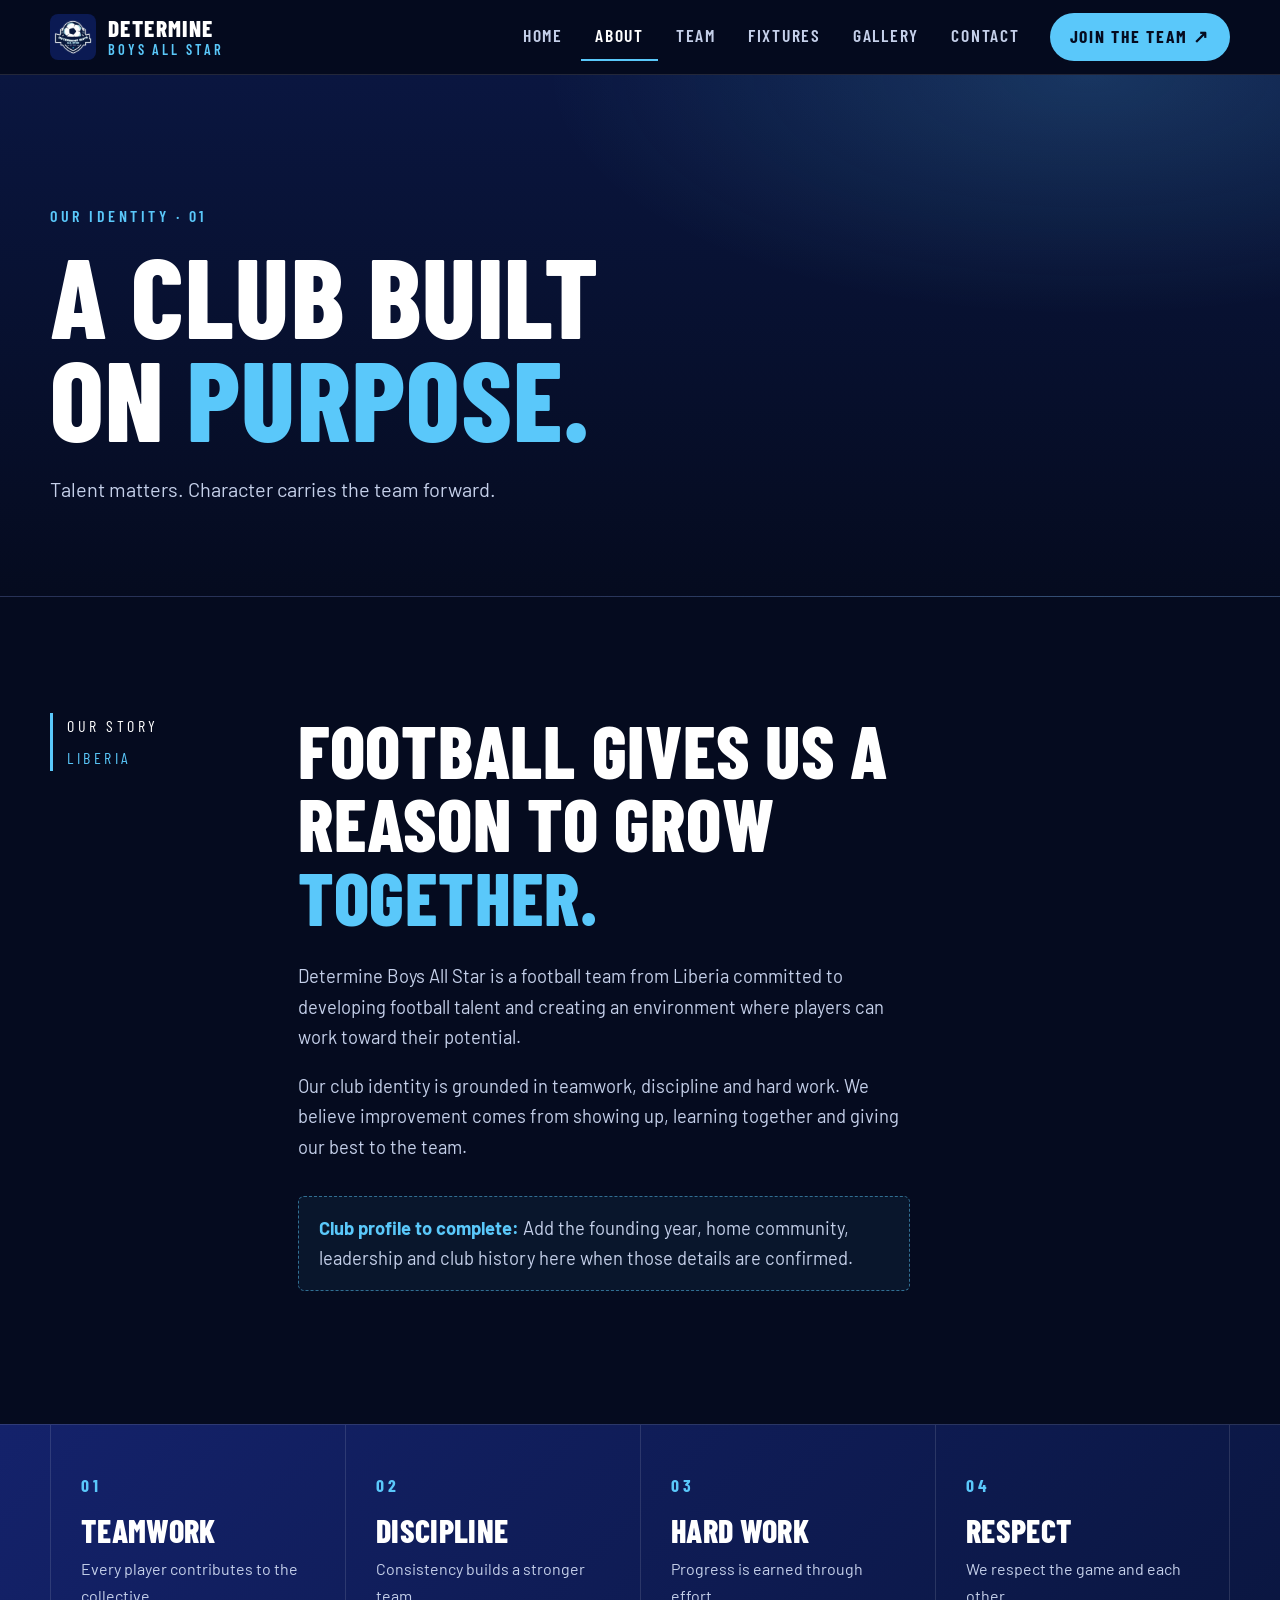
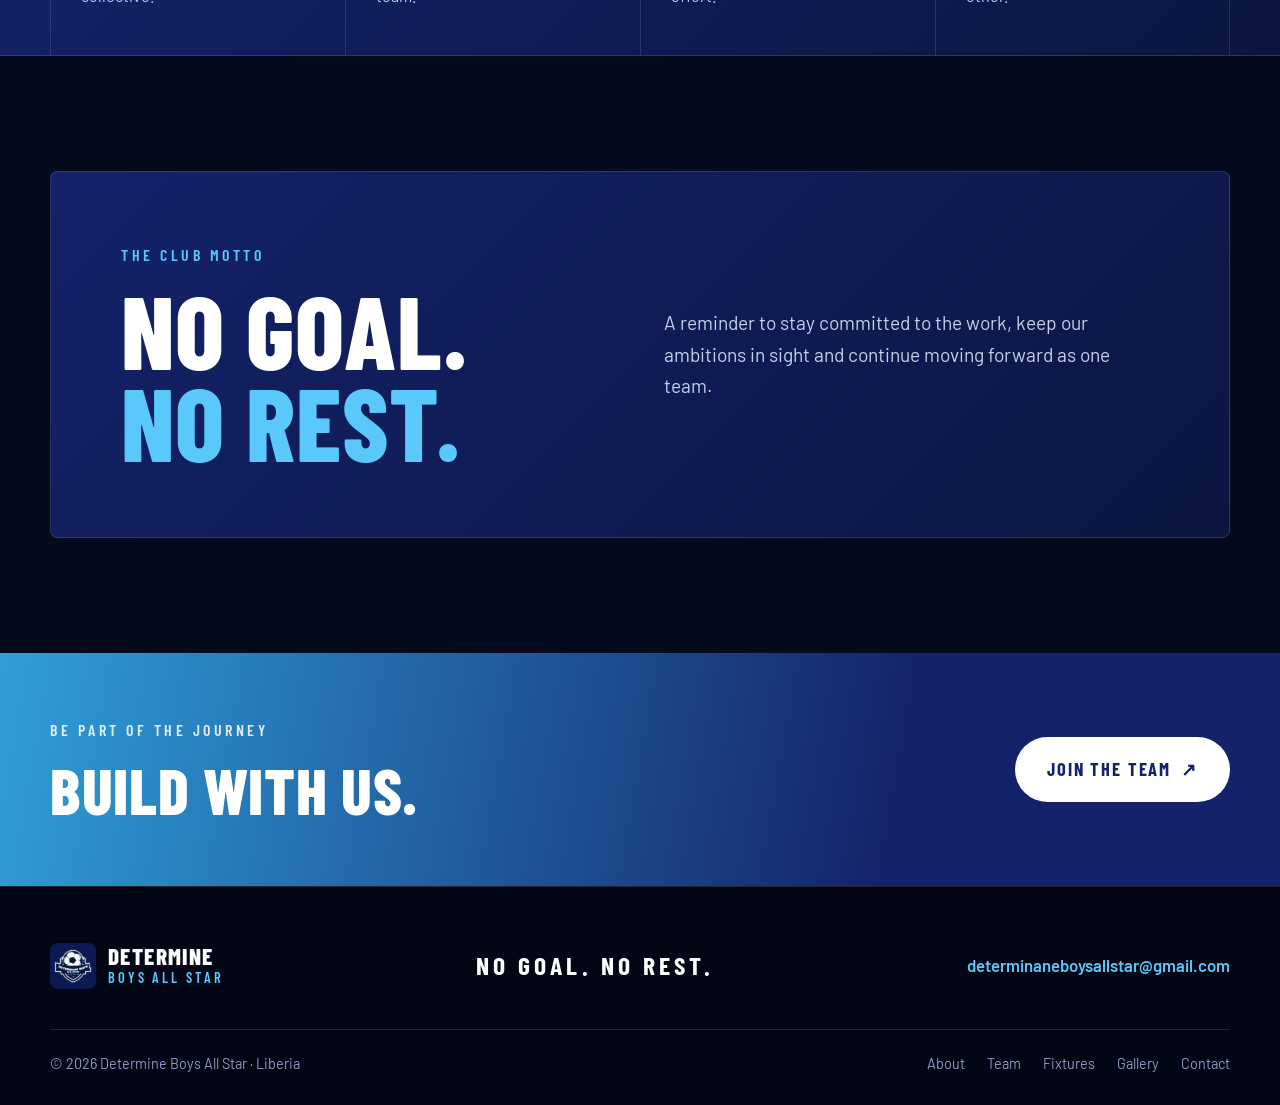
==== about.html @ 4368ad3e "upload Determine Boys website" ====
<!doctype html>
<html lang="en"><head><meta charset="utf-8"><meta name="viewport" content="width=device-width, initial-scale=1"><meta name="theme-color" content="#050b1f"><meta name="description" content="Learn about Determine Boys All Star, a Liberian football team built on teamwork, discipline and hard work."><meta property="og:title" content="About | Determine Boys All Star"><meta property="og:description" content="Our values, purpose and club identity."><title>About | Determine Boys All Star</title><link rel="icon" href="assets/logo.png" type="image/png"><link rel="stylesheet" href="css/styles.css"><link rel="stylesheet" href="css/gallery.css"><script src="js/script.js" defer></script><script src="js/gallery.js" defer></script></head><body><a class="skip-link" href="#main">Skip to content</a><header class="site-header"><div class="container nav-wrap"><a class="brand" href="index.html"><img src="assets/logo.png" alt="" width="46" height="46"><span><strong>DETERMINE</strong><small>BOYS ALL STAR</small></span></a><button class="menu-toggle" type="button" aria-expanded="false" aria-controls="primary-nav"><span></span><span></span><span></span><span class="sr-only">Open navigation</span></button><nav id="primary-nav" class="primary-nav" aria-label="Main navigation"><a href="index.html">Home</a><a class="active" href="about.html">About</a><a href="team.html">Team</a><a href="fixtures.html">Fixtures</a><a href="gallery.html">Gallery</a><a href="contact.html">Contact</a><a class="nav-cta" href="join.html">Join the Team <span>↗</span></a></nav></div></header><main id="main"><section class="page-hero"><div class="container page-hero-inner"><p class="eyebrow green-text">OUR IDENTITY · 01</p><h1>A club built<br>on <span>purpose.</span></h1><p>Talent matters. Character carries the team forward.</p></div></section><section class="section-pad"><div class="container about-layout"><div class="section-label"><span>OUR STORY</span><span>LIBERIA</span></div><div class="prose"><h2>Football gives us a reason to grow <span>together.</span></h2><p>Determine Boys All Star is a football team from Liberia committed to developing football talent and creating an environment where players can work toward their potential.</p><p>Our club identity is grounded in teamwork, discipline and hard work. We believe improvement comes from showing up, learning together and giving our best to the team.</p><p class="editable-note"><strong>Club profile to complete:</strong> Add the founding year, home community, leadership and club history here when those details are confirmed.</p></div></div></section><section class="values-band"><div class="container value-grid"><div><span class="value-number">01</span><h3>TEAMWORK</h3><p>Every player contributes to the collective.</p></div><div><span class="value-number">02</span><h3>DISCIPLINE</h3><p>Consistency builds a stronger team.</p></div><div><span class="value-number">03</span><h3>HARD WORK</h3><p>Progress is earned through effort.</p></div><div><span class="value-number">04</span><h3>RESPECT</h3><p>We respect the game and each other.</p></div></div></section><section class="section-pad"><div class="container motto-panel"><div><p class="eyebrow green-text">THE CLUB MOTTO</p><h2>NO GOAL.<br><span>NO REST.</span></h2></div><p>A reminder to stay committed to the work, keep our ambitions in sight and continue moving forward as one team.</p></div></section><section class="cta-strip"><div class="container cta-inner"><div><p class="eyebrow">BE PART OF THE JOURNEY</p><h2>Build with us.</h2></div><a class="button button-light" href="join.html">JOIN THE TEAM <span>↗</span></a></div></section></main><footer class="site-footer"><div class="container footer-top"><a class="brand" href="index.html"><img src="assets/logo.png" alt="" width="46" height="46"><span><strong>DETERMINE</strong><small>BOYS ALL STAR</small></span></a><p>NO GOAL. NO REST.</p><a class="footer-email" href="mailto:determinaneboysallstar@gmail.com">determinaneboysallstar@gmail.com</a></div><div class="container footer-bottom"><span>© <span data-year>2026</span> Determine Boys All Star · Liberia</span><nav aria-label="Footer navigation"><a href="about.html">About</a><a href="team.html">Team</a><a href="fixtures.html">Fixtures</a><a href="gallery.html">Gallery</a><a href="contact.html">Contact</a></nav></div></footer></body></html>
---- css/styles.css ----
/* Determine Boys All Star — main stylesheet
   Palette is taken from the club crest: deep navy, royal blue, sky blue. */
@import url('https://fonts.googleapis.com/css2?family=Barlow+Condensed:wght@600;700;800&family=Barlow:wght@400;500;600&display=swap');

:root{
  --ink:#050b1f; --navy:#0a1640; --royal:#14226b; --sky:#5ac8fa; --sky-deep:#2f9fd8;
  --white:#fff; --mist:#c5d0ea; --muted:#8c9bc4; --line:rgba(255,255,255,.12);
  --display:'Barlow Condensed','Arial Narrow',Impact,sans-serif;
  --body:'Barlow',system-ui,-apple-system,'Segoe UI',Roboto,Arial,sans-serif;
  --maxw:1180px;
}
*,*::before,*::after{box-sizing:border-box}
html{scroll-behavior:smooth;-webkit-text-size-adjust:100%}
body{margin:0;background:var(--ink);color:var(--mist);font-family:var(--body);font-size:1.05rem;line-height:1.65}
img{max-width:100%;display:block}
a{color:inherit;text-decoration:none}
h1,h2,h3{font-family:var(--display);color:var(--white);line-height:1;margin:0;text-transform:uppercase;letter-spacing:.01em}
p{margin:0 0 1em}
:focus-visible{outline:3px solid var(--sky);outline-offset:3px}
.container{width:min(100% - 40px,var(--maxw));margin-inline:auto}
.sr-only{position:absolute;width:1px;height:1px;overflow:hidden;clip:rect(0 0 0 0);white-space:nowrap}
.skip-link{position:absolute;left:12px;top:-60px;background:var(--sky);color:var(--ink);padding:10px 16px;font-weight:600;z-index:200}
.skip-link:focus{top:12px}
.muted{color:var(--muted)}

/* ---------- Header ---------- */
.site-header{position:sticky;top:0;z-index:100;background:rgba(5,11,31,.9);backdrop-filter:blur(12px);border-bottom:1px solid var(--line);transition:box-shadow .3s}
.site-header.scrolled{box-shadow:0 8px 30px rgba(0,0,0,.45)}
.nav-wrap{display:flex;align-items:center;justify-content:space-between;min-height:74px;gap:16px}
.brand{display:flex;align-items:center;gap:12px}
.brand img{border-radius:8px;flex:none}
.brand span{display:flex;flex-direction:column;line-height:1}
.brand strong{font-family:var(--display);font-size:1.45rem;letter-spacing:.06em;color:var(--white);font-weight:800}
.brand small{font-family:var(--display);font-size:.9rem;letter-spacing:.2em;color:var(--sky);margin-top:3px;font-weight:600}
.menu-toggle{display:none;width:46px;height:46px;border:1px solid var(--line);background:transparent;border-radius:10px;cursor:pointer;padding:0;flex-direction:column;align-items:center;justify-content:center;gap:5px}
.menu-toggle span:not(.sr-only){display:block;width:22px;height:2px;background:var(--white);transition:transform .25s,opacity .25s}
.menu-toggle[aria-expanded="true"] span:nth-child(1){transform:translateY(7px) rotate(45deg)}
.menu-toggle[aria-expanded="true"] span:nth-child(2){opacity:0}
.menu-toggle[aria-expanded="true"] span:nth-child(3){transform:translateY(-7px) rotate(-45deg)}
.primary-nav{display:flex;align-items:center;gap:4px}
.primary-nav a{font-family:var(--display);font-weight:600;font-size:1.1rem;letter-spacing:.1em;text-transform:uppercase;color:var(--mist);padding:8px 14px;border-bottom:2px solid transparent;transition:color .2s,border-color .2s}
.primary-nav a:hover{color:var(--white)}
.primary-nav a.active{color:var(--white);border-bottom-color:var(--sky)}
.primary-nav .nav-cta{background:var(--sky);color:var(--ink);border-radius:999px;padding:9px 20px;margin-left:12px;border-bottom:0;font-weight:700}
.primary-nav .nav-cta:hover{background:var(--white);color:var(--ink)}
@media (max-width:960px){
  .menu-toggle{display:flex}
  .primary-nav{position:absolute;top:100%;left:0;right:0;flex-direction:column;align-items:stretch;gap:0;background:var(--ink);border-bottom:1px solid var(--line);padding:8px 20px 22px;display:none}
  .primary-nav.open{display:flex}
  .primary-nav a{padding:15px 4px;border-bottom:1px solid var(--line);font-size:1.3rem}
  .primary-nav a.active{border-bottom-color:var(--sky)}
  .primary-nav .nav-cta{margin:16px 0 0;text-align:center;border-radius:12px;padding:14px}
}

/* ---------- Buttons & links ---------- */
.button{display:inline-flex;align-items:center;gap:10px;font-family:var(--display);font-weight:700;font-size:1.15rem;letter-spacing:.1em;text-transform:uppercase;padding:15px 30px;border-radius:999px;border:2px solid transparent;cursor:pointer;transition:background .2s,color .2s,border-color .2s,transform .2s}
.button:hover{transform:translateY(-2px)}
.button-primary{background:var(--sky);color:var(--ink)}
.button-primary:hover{background:var(--white)}
.button-outline{border-color:rgba(255,255,255,.55);color:var(--white)}
.button-outline:hover{background:var(--white);color:var(--ink);border-color:var(--white)}
.button-quiet{color:var(--mist);padding-inline:14px}
.button-quiet:hover{color:var(--white)}
.button-light{background:var(--white);color:var(--royal)}
.button-light:hover{background:var(--ink);color:var(--white)}
.text-link{font-family:var(--display);font-weight:700;letter-spacing:.12em;text-transform:uppercase;color:var(--sky);font-size:1.05rem;border-bottom:2px solid transparent;transition:border-color .2s,color .2s}
.text-link:hover{color:var(--white);border-bottom-color:var(--white)}
.eyebrow{font-family:var(--display);font-weight:600;letter-spacing:.22em;font-size:1rem;color:var(--white);margin-bottom:14px;display:flex;align-items:center;gap:12px;text-transform:uppercase}
.eyebrow.green-text,.green-text{color:var(--sky)}
.eyebrow-mark{width:34px;height:2px;background:var(--sky);display:inline-block}
h1 span,h2 span{color:var(--sky)}

/* ---------- Hero ---------- */
.hero{position:relative;min-height:calc(100vh - 74px);min-height:calc(100svh - 74px);display:flex;align-items:center;background:var(--navy) url('../assets/gallery/matchday-team.jpg') center 30%/cover no-repeat;overflow:hidden}
.hero-shade{position:absolute;inset:0;background:linear-gradient(90deg,rgba(5,11,31,.96) 0%,rgba(5,11,31,.78) 45%,rgba(5,11,31,.35) 100%),linear-gradient(0deg,rgba(5,11,31,.9),transparent 40%)}
.hero-content{position:relative;padding:80px 0 120px;animation:rise .9s ease both}
.hero h1{font-size:clamp(2.8rem,10.5vw,9.5rem);font-weight:800;line-height:.88;letter-spacing:.005em}
.hero h1 span{display:block;color:transparent;-webkit-text-stroke:2px var(--sky)}
.hero-motto{font-family:var(--display);font-weight:700;font-size:clamp(1.6rem,3.2vw,2.4rem);letter-spacing:.14em;color:var(--white);margin:30px 0 8px}
.hero-copy{font-size:1.2rem;max-width:34ch;color:var(--mist)}
.button-row{display:flex;flex-wrap:wrap;gap:14px;align-items:center;margin-top:34px}
.hero-side{position:absolute;right:26px;top:50%;transform:translateY(-50%) rotate(90deg);transform-origin:right center;font-family:var(--display);letter-spacing:.3em;color:var(--mist);font-size:1rem;white-space:nowrap}
.hero-side span{color:var(--sky)}
.hero-bottom{position:absolute;left:0;right:0;bottom:0;display:flex;justify-content:space-between;padding:20px max(20px,calc((100% - var(--maxw))/2));border-top:1px solid var(--line);font-family:var(--display);letter-spacing:.22em;color:var(--mist);font-size:1rem;background:rgba(5,11,31,.55)}
@media (max-width:760px){.hero-side{display:none}.hero-shade{background:linear-gradient(0deg,rgba(5,11,31,.97) 15%,rgba(5,11,31,.6))}.hero-content{padding:60px 0 110px}}
@keyframes rise{from{opacity:0;transform:translateY(24px)}to{opacity:1;transform:none}}

/* ---------- Sections ---------- */
.section-pad{padding:clamp(64px,9vw,120px) 0}
.section-heading{display:flex;align-items:flex-end;justify-content:space-between;gap:20px;flex-wrap:wrap;margin-bottom:44px}
.section-heading h2,.intro-main h2,.prose h2,.form-aside h2,.motto-panel h2{font-size:clamp(2.6rem,6vw,4.6rem);font-weight:800}
.section-label{display:flex;flex-direction:column;gap:6px;font-family:var(--display);letter-spacing:.22em;color:var(--sky);font-size:1rem;border-left:3px solid var(--sky);padding-left:14px;align-self:start}
.section-label span:first-child{color:var(--white)}

.intro-grid{display:grid;grid-template-columns:200px 1fr 300px;gap:48px;align-items:center}
.lead{font-size:1.3rem;line-height:1.6;color:var(--mist);max-width:56ch;margin:26px 0 30px}
.intro-seal{display:flex;justify-content:center}
.intro-seal img{width:100%;max-width:280px;border-radius:50%;border:3px solid var(--line);box-shadow:0 0 0 12px rgba(90,200,250,.08),0 30px 60px rgba(0,0,0,.5)}
@media (max-width:980px){.intro-grid{grid-template-columns:1fr;gap:28px}.intro-seal{justify-content:flex-start}.intro-seal img{max-width:200px}}

.values-band{background:linear-gradient(135deg,var(--royal),var(--navy));border-block:1px solid var(--line)}
.value-grid{display:grid;grid-template-columns:repeat(4,1fr)}
.value-grid>div{padding:46px 30px;border-left:1px solid var(--line)}
.value-grid>div:last-child{border-right:1px solid var(--line)}
.value-number{font-family:var(--display);font-size:1.1rem;letter-spacing:.2em;color:var(--sky);font-weight:700;display:block;margin-bottom:14px}
.value-grid h3{font-size:2rem;margin-bottom:10px;font-weight:800}
.value-grid p{margin:0;color:var(--mist);font-size:1rem}
@media (max-width:900px){.value-grid{grid-template-columns:1fr 1fr}.value-grid>div{border-bottom:1px solid var(--line)}.value-grid>div:nth-child(2n){border-right:1px solid var(--line)}}
@media (max-width:520px){.value-grid{grid-template-columns:1fr}.value-grid>div{border-right:1px solid var(--line)}}

/* Cards */
.cards-grid{display:grid;grid-template-columns:repeat(3,1fr);gap:26px}
.feature-card{background:var(--navy);border:1px solid var(--line);border-radius:6px;overflow:hidden;display:flex;flex-direction:column;transition:transform .3s,border-color .3s}
.feature-card:hover{transform:translateY(-6px);border-color:rgba(90,200,250,.5)}
.card-image{position:relative;aspect-ratio:16/10;background:var(--royal) center/cover no-repeat}
.card-image::after{content:"";position:absolute;inset:0;background:linear-gradient(0deg,rgba(5,11,31,.7),transparent 60%)}
.image-training{background-image:url('../assets/gallery/training-sand.jpg')}
.image-match{background-image:url('../assets/gallery/matchday-team.jpg')}
.image-team{background-image:url('../assets/gallery/teammates.jpg')}
.card-tag{position:absolute;left:16px;top:16px;z-index:1;background:var(--sky);color:var(--ink);font-family:var(--display);font-weight:700;letter-spacing:.14em;font-size:.9rem;padding:5px 12px;border-radius:999px}
.card-body{padding:26px 26px 30px;display:flex;flex-direction:column;flex:1}
.card-meta{font-family:var(--display);letter-spacing:.16em;color:var(--sky);font-size:.95rem;margin-bottom:10px}
.card-body h3{font-size:1.9rem;font-weight:800;margin-bottom:14px}
.card-body p{color:var(--mist);font-size:1rem}
.card-body .text-link{margin-top:auto;align-self:flex-start}
@media (max-width:980px){.cards-grid{grid-template-columns:1fr}}

/* CTA strip */
.cta-strip{background:linear-gradient(100deg,var(--sky-deep),var(--royal) 70%);padding:64px 0}
.cta-inner{display:flex;align-items:center;justify-content:space-between;gap:28px;flex-wrap:wrap}
.cta-strip .eyebrow{color:var(--white);opacity:.85}
.cta-strip h2{font-size:clamp(2.4rem,5vw,4rem);font-weight:800}

/* ---------- Inner page hero ---------- */
.page-hero{position:relative;padding:clamp(70px,10vw,130px) 0 clamp(56px,8vw,90px);background:radial-gradient(900px 400px at 85% 0%,rgba(90,200,250,.18),transparent 60%),linear-gradient(180deg,var(--navy),var(--ink));border-bottom:1px solid var(--line)}
.page-hero h1{font-size:clamp(2.8rem,9vw,7rem);font-weight:800;line-height:.92}
.page-hero p:last-child{font-size:1.25rem;max-width:44ch;margin:24px 0 0;color:var(--mist)}

/* About */
.about-layout{display:grid;grid-template-columns:200px 1fr;gap:48px}
.prose{max-width:68ch}
.prose h2{margin-bottom:28px}
.prose p{font-size:1.15rem}
.editable-note{margin-top:34px;padding:16px 20px;border:1px dashed rgba(90,200,250,.5);border-radius:6px;background:rgba(90,200,250,.06);color:var(--mist);font-size:.95rem}
.editable-note strong{color:var(--sky)}
.motto-panel{display:grid;grid-template-columns:1fr 1fr;gap:48px;align-items:center;padding:clamp(34px,6vw,70px);background:linear-gradient(135deg,var(--royal),var(--navy));border:1px solid var(--line);border-radius:8px}
.motto-panel h2{font-size:clamp(3.2rem,8vw,6.5rem);line-height:.9}
.motto-panel>p{font-size:1.2rem;margin:0}
@media (max-width:860px){.about-layout,.motto-panel{grid-template-columns:1fr;gap:28px}}

/* Team */
.squad-grid{display:grid;grid-template-columns:repeat(3,1fr);gap:24px}
.player-card{background:var(--navy);border:1px solid var(--line);border-radius:6px;overflow:hidden;transition:transform .3s,border-color .3s}
.player-card:hover{transform:translateY(-5px);border-color:rgba(90,200,250,.5)}
.player-placeholder{position:relative;aspect-ratio:4/3;display:flex;align-items:flex-end;justify-content:space-between;padding:20px;background:linear-gradient(145deg,var(--royal),var(--ink));overflow:hidden}
.player-placeholder.alt{background:linear-gradient(145deg,var(--sky-deep),var(--royal))}
.player-placeholder span{font-family:var(--display);letter-spacing:.3em;color:rgba(255,255,255,.7);font-weight:600;align-self:flex-start}
.player-placeholder b{font-family:var(--display);font-size:7rem;line-height:.8;font-weight:800;color:rgba(255,255,255,.16)}
.player-info{padding:22px 24px 26px}
.player-info span{font-family:var(--display);letter-spacing:.16em;color:var(--sky);font-size:.95rem}
.player-info h3{font-size:1.9rem;margin:6px 0 8px;font-weight:800}
.player-info p{margin:0;color:var(--muted);font-size:.95rem}
@media (max-width:980px){.squad-grid{grid-template-columns:1fr 1fr}}
@media (max-width:560px){.squad-grid{grid-template-columns:1fr}}

/* Fixtures */
.schedule-status{font-family:var(--display);letter-spacing:.16em;font-size:.95rem;color:var(--ink);background:var(--sky);padding:7px 16px;border-radius:999px;font-weight:700}
.fixture-list{display:grid;gap:18px}
.fixture-card{display:grid;grid-template-columns:130px 1fr 240px;align-items:center;gap:28px;background:var(--navy);border:1px solid var(--line);border-radius:6px;padding:26px 30px}
.fixture-round{font-family:var(--display);letter-spacing:.2em;color:var(--sky);font-size:1rem}
.fixture-round b{display:block;font-size:3.2rem;color:var(--white);line-height:1;font-weight:800}
.fixture-clubs{display:flex;align-items:center;justify-content:center;gap:26px}
.fixture-clubs>div{display:flex;align-items:center;gap:14px;flex:1}
.fixture-clubs>div:last-child{justify-content:flex-end;text-align:right}
.fixture-clubs strong{font-family:var(--display);color:var(--white);font-size:1.35rem;text-transform:uppercase;letter-spacing:.04em;line-height:1.05}
.fixture-clubs img{border-radius:10px}
.versus{font-family:var(--display);font-weight:800;font-size:1.6rem;color:var(--sky);letter-spacing:.1em}
.opponent-mark{width:56px;height:56px;border-radius:10px;border:2px dashed var(--muted);display:grid;place-items:center;font-family:var(--display);font-weight:700;color:var(--muted);flex:none}
.fixture-details{display:flex;flex-direction:column;gap:6px;font-family:var(--display);letter-spacing:.14em;font-size:.95rem;color:var(--mist);border-left:1px solid var(--line);padding-left:26px}
@media (max-width:960px){
  .fixture-card{grid-template-columns:1fr;gap:18px;padding:24px}
  .fixture-details{border-left:0;padding-left:0;border-top:1px solid var(--line);padding-top:16px}
}
@media (max-width:560px){.fixture-clubs{flex-direction:column;align-items:flex-start}.fixture-clubs>div:last-child{justify-content:flex-start;text-align:left}}

/* Forms */
.form-layout{display:grid;grid-template-columns:1fr 1.2fr;gap:64px;align-items:start}
.form-aside h2{margin-bottom:26px}
.form-aside p{max-width:44ch}
.contact-card{margin:30px 0;padding:24px 26px;background:var(--navy);border:1px solid var(--line);border-left:4px solid var(--sky);border-radius:6px;display:flex;flex-direction:column;gap:6px}
.contact-card span{font-family:var(--display);letter-spacing:.2em;color:var(--sky);font-size:.95rem}
.contact-card a{color:var(--white);font-weight:600;word-break:break-all}
.contact-card a:hover{color:var(--sky)}
.contact-card small{color:var(--muted);font-size:.9rem}
.form-panel{background:var(--white);color:#1b2342;border-radius:10px;padding:clamp(26px,4vw,48px);box-shadow:0 30px 70px rgba(0,0,0,.45)}
.form-panel h2{color:var(--navy);font-size:2.4rem;font-weight:800}
.form-help{color:#5a6485;margin:8px 0 26px}
.form-row{margin-bottom:20px}
.form-row.two-col{display:grid;grid-template-columns:1fr 1fr;gap:18px}
.form-panel label{display:block;font-weight:600;font-size:.95rem;color:var(--navy);margin-bottom:7px}
.form-panel label span{color:#d23b5a}
.form-panel input[type=text],.form-panel input[type=email],.form-panel input[type=tel],.form-panel input[type=number],.form-panel select,.form-panel textarea{width:100%;font:inherit;font-size:1rem;color:#1b2342;background:#f3f6fc;border:1.5px solid #d3dbee;border-radius:8px;padding:13px 15px;transition:border-color .2s,background .2s,box-shadow .2s}
.form-panel textarea{resize:vertical;min-height:120px}
.form-panel input:focus,.form-panel select:focus,.form-panel textarea:focus{outline:0;border-color:var(--sky-deep);background:#fff;box-shadow:0 0 0 4px rgba(47,159,216,.2)}
.check-row{display:flex!important;gap:12px;align-items:flex-start;font-weight:500!important;margin-bottom:24px!important}
.check-row input{width:20px;height:20px;margin-top:3px;accent-color:var(--royal);flex:none}
.form-submit{width:100%;justify-content:center;background:var(--royal);color:var(--white)}
.form-submit:hover{background:var(--sky-deep);color:var(--white)}
.form-footnote{margin:18px 0 0;font-size:.82rem;color:#7a84a3;line-height:1.5}
@media (max-width:900px){.form-layout{grid-template-columns:1fr;gap:40px}}
@media (max-width:520px){.form-row.two-col{grid-template-columns:1fr}}

/* ---------- Footer ---------- */
.site-footer{background:#030715;border-top:1px solid var(--line);padding-top:56px}
.footer-top{display:flex;align-items:center;justify-content:space-between;gap:24px;flex-wrap:wrap;padding-bottom:40px}
.footer-top>p{font-family:var(--display);font-size:1.6rem;font-weight:700;letter-spacing:.16em;color:var(--white);margin:0}
.footer-email{color:var(--sky);font-weight:600;word-break:break-all}
.footer-email:hover{color:var(--white)}
.footer-bottom{display:flex;justify-content:space-between;align-items:center;gap:16px;flex-wrap:wrap;padding:22px 0 30px;border-top:1px solid var(--line);font-size:.9rem;color:var(--muted)}
.footer-bottom nav{display:flex;gap:22px;flex-wrap:wrap}
.footer-bottom nav a:hover{color:var(--white)}

@media (prefers-reduced-motion:reduce){*,*::before,*::after{animation:none!important;transition:none!important;scroll-behavior:auto!important}}
.form-panel .check-row span{color:#1b2342}
.form-panel .check-row b{color:#d23b5a}
---- css/gallery.css ----
/* Gallery styles. Loaded after styles.css; safe to edit independently. */
.gallery-grid{display:grid;grid-template-columns:repeat(2,1fr);gap:14px}
.g-item{margin:0;position:relative;overflow:hidden;background:#0a1640;border:1px solid rgba(255,255,255,.1)}
.g-item .g-open{display:block;width:100%;padding:0;border:0;background:none;cursor:zoom-in;aspect-ratio:4/3}
.g-item img{width:100%;height:100%;object-fit:cover;display:block;transition:transform .5s ease}
.g-item .g-open:hover img,.g-item .g-open:focus-visible img{transform:scale(1.04)}
.g-item .g-open:focus-visible{outline:3px solid #5ac8fa;outline-offset:-3px}
.g-item figcaption{position:absolute;left:0;right:0;bottom:0;padding:34px 16px 14px;color:#fff;font-size:.95rem;font-weight:600;background:linear-gradient(transparent,rgba(5,11,31,.88));pointer-events:none}
@media (min-width:760px){
  .gallery-grid{grid-template-columns:repeat(6,1fr);gap:18px}
  .g-item{grid-column:span 2}
  .g-item.g-hero{grid-column:span 4}
  .g-item.g-hero .g-open{aspect-ratio:16/10}
  .g-item.g-side{grid-column:span 2}
  .g-item.g-side .g-open{aspect-ratio:auto;height:100%}
}
.g-item .g-open{height:100%}
.gallery-grid + .editable-note{margin-top:32px}
.editable-note code{font-size:.9em}

/* Home page preview strip */
.preview-strip{display:grid;gap:12px;grid-template-columns:1fr}
.preview-strip a{display:block;overflow:hidden;border:1px solid rgba(255,255,255,.1);aspect-ratio:4/3}
.preview-strip img{width:100%;height:100%;object-fit:cover;display:block;transition:transform .5s ease}
.preview-strip a:hover img,.preview-strip a:focus-visible img{transform:scale(1.04)}
.preview-strip a:focus-visible{outline:3px solid #5ac8fa;outline-offset:2px}
@media (min-width:760px){.preview-strip{grid-template-columns:1.4fr 1fr 1fr;gap:16px}.preview-strip a{aspect-ratio:auto;height:320px}}

/* Lightbox */
.lightbox{border:0;padding:0;background:transparent;max-width:100vw;max-height:100vh;width:100%;height:100%;color:#fff}
.lightbox::backdrop{background:rgba(5,11,31,.95)}
.lightbox[open]{display:flex;align-items:center;justify-content:center;gap:8px}
.lightbox figure{margin:0;max-width:min(1100px,86vw);text-align:center}
.lightbox img{max-width:100%;max-height:78vh;object-fit:contain;display:block;margin:0 auto}
.lightbox figcaption{margin-top:12px;font-size:1rem}
.lb-close,.lb-nav{background:rgba(255,255,255,.1);border:1px solid rgba(255,255,255,.25);color:#fff;font-size:2rem;line-height:1;width:48px;height:48px;border-radius:50%;cursor:pointer;flex:none}
.lb-close:hover,.lb-nav:hover{background:rgba(255,255,255,.22)}
.lb-close:focus-visible,.lb-nav:focus-visible{outline:3px solid #5ac8fa;outline-offset:2px}
.lb-close{position:absolute;top:16px;right:16px}
@media (max-width:600px){.lb-nav{position:absolute;bottom:20px}.lb-prev{left:16px}.lb-next{right:16px}.lightbox img{max-height:70vh}}
@media (prefers-reduced-motion:reduce){.g-item img,.preview-strip img{transition:none}}
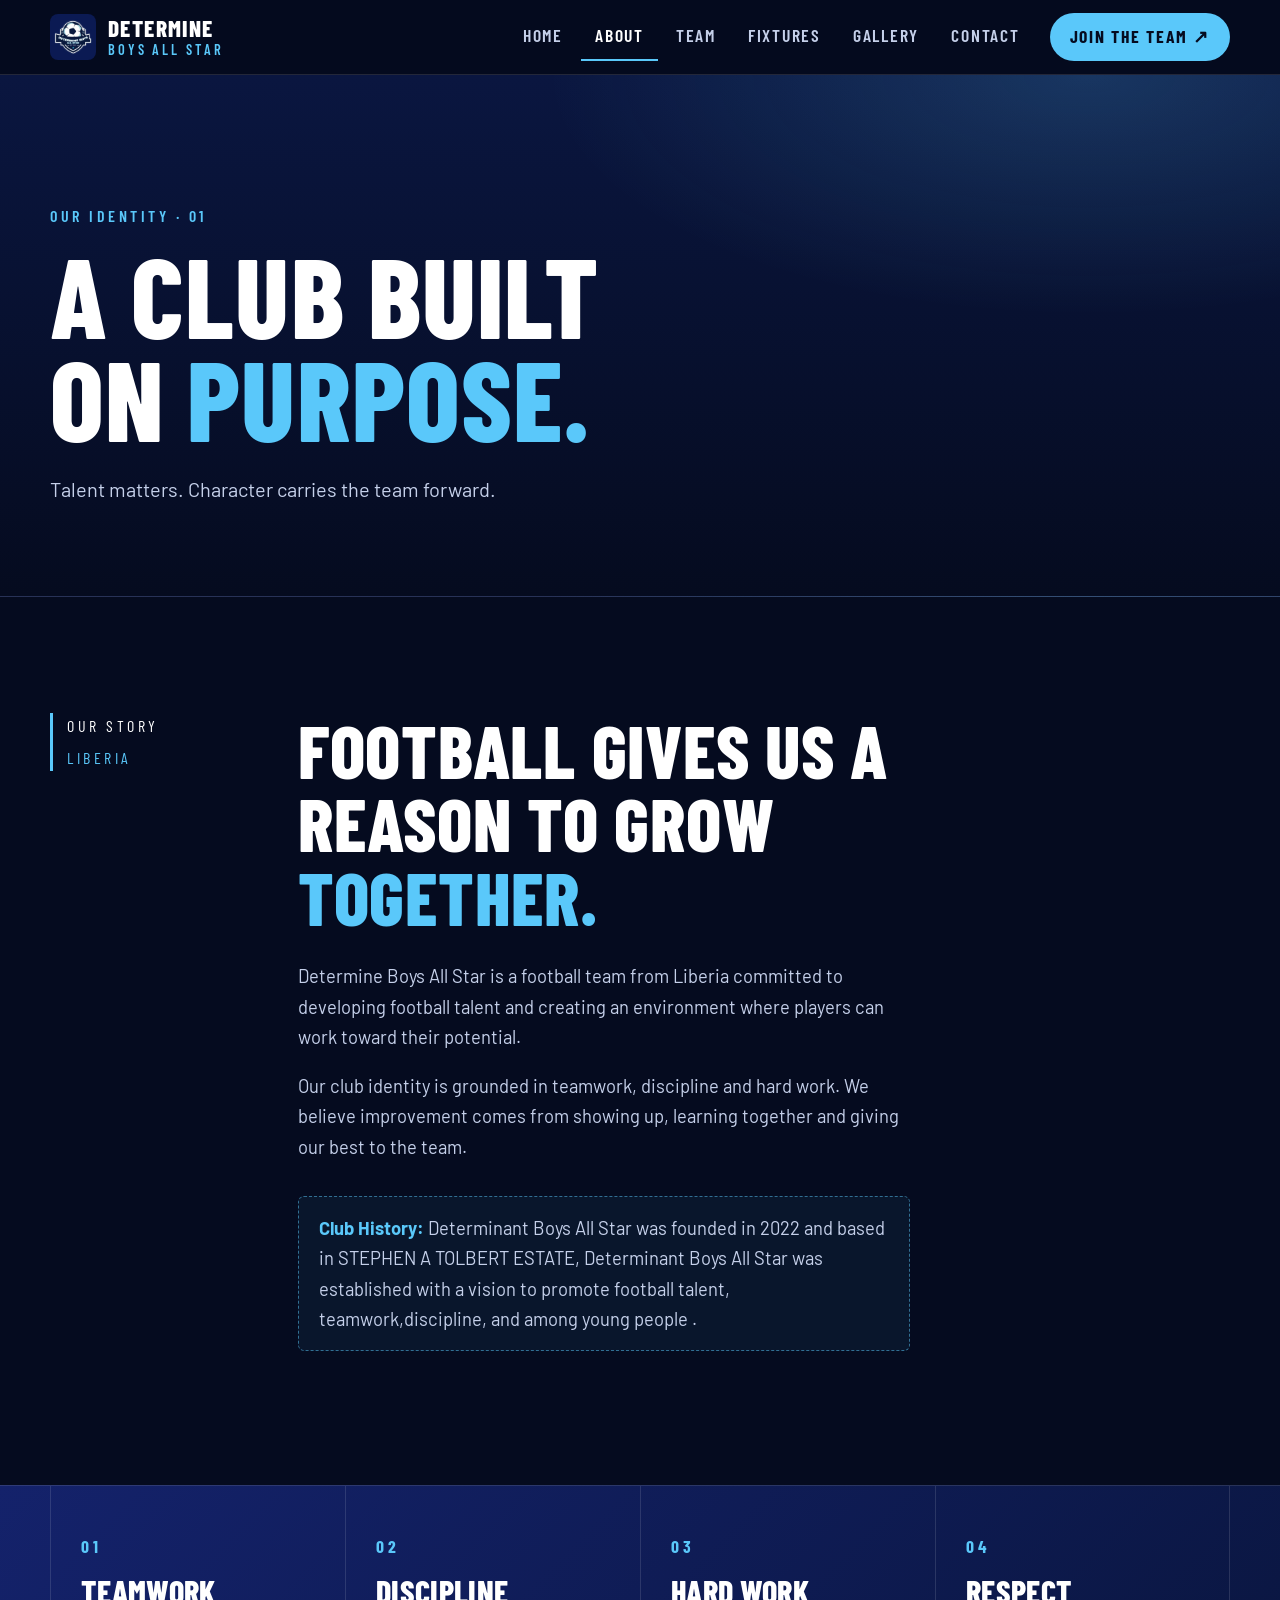
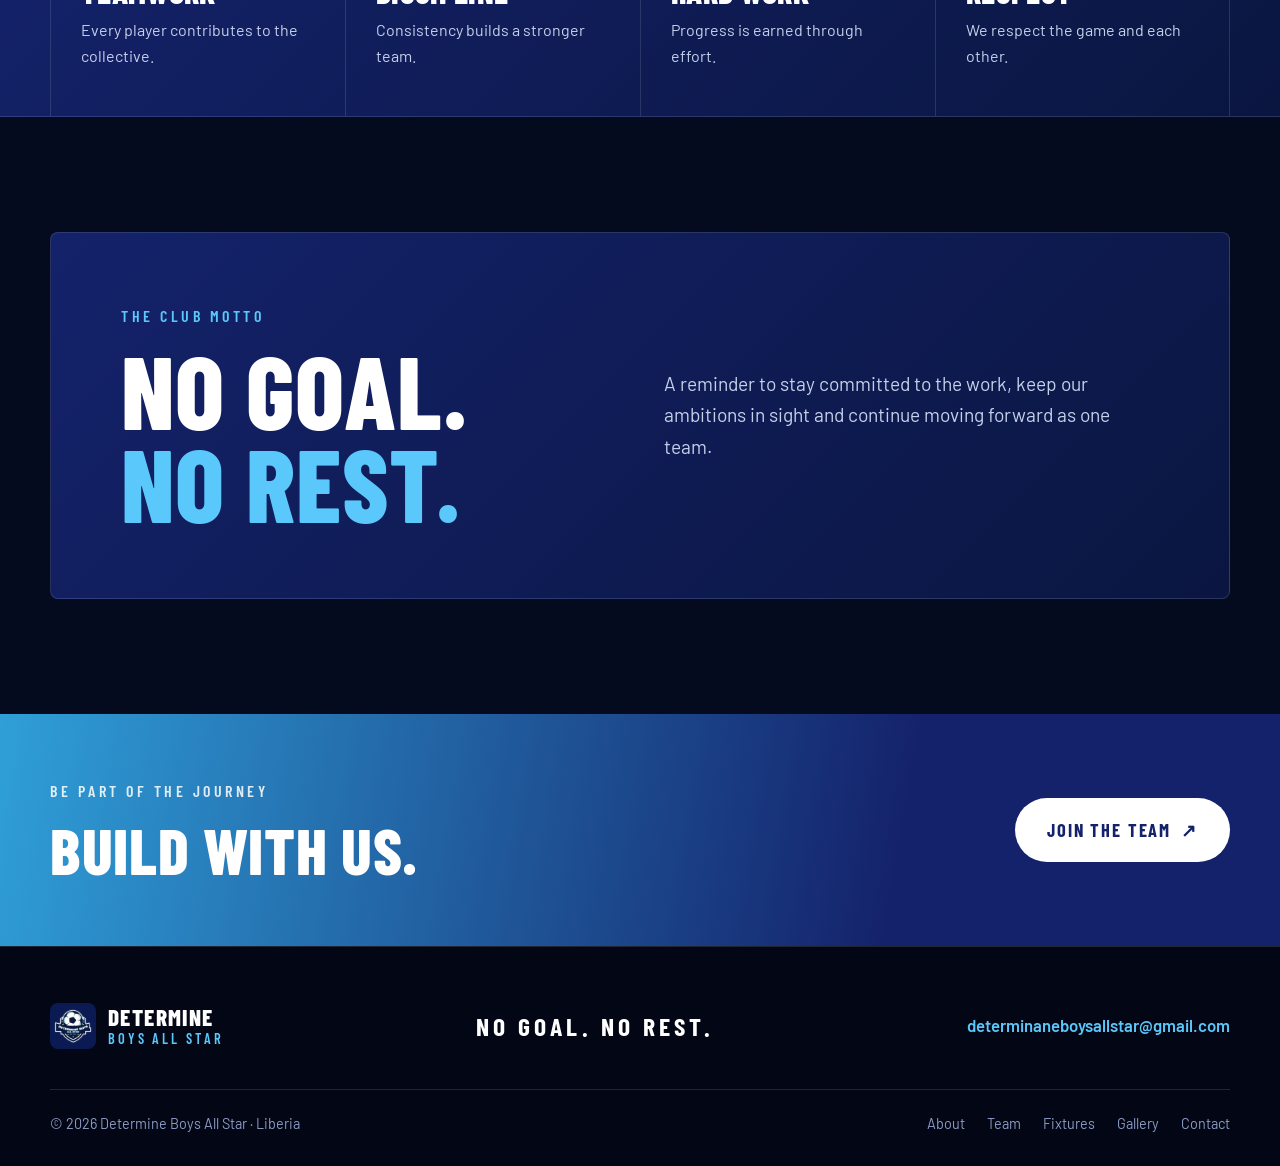
==== commit 78ddd5e0: "updade html file" ====
--- a/about.html
+++ b/about.html
@@ -1,2 +1,58 @@
 <!doctype html>
-<html lang="en"><head><meta charset="utf-8"><meta name="viewport" content="width=device-width, initial-scale=1"><meta name="theme-color" content="#050b1f"><meta name="description" content="Learn about Determine Boys All Star, a Liberian football team built on teamwork, discipline and hard work."><meta property="og:title" content="About | Determine Boys All Star"><meta property="og:description" content="Our values, purpose and club identity."><title>About | Determine Boys All Star</title><link rel="icon" href="assets/logo.png" type="image/png"><link rel="stylesheet" href="css/styles.css"><link rel="stylesheet" href="css/gallery.css"><script src="js/script.js" defer></script><script src="js/gallery.js" defer></script></head><body><a class="skip-link" href="#main">Skip to content</a><header class="site-header"><div class="container nav-wrap"><a class="brand" href="index.html"><img src="assets/logo.png" alt="" width="46" height="46"><span><strong>DETERMINE</strong><small>BOYS ALL STAR</small></span></a><button class="menu-toggle" type="button" aria-expanded="false" aria-controls="primary-nav"><span></span><span></span><span></span><span class="sr-only">Open navigation</span></button><nav id="primary-nav" class="primary-nav" aria-label="Main navigation"><a href="index.html">Home</a><a class="active" href="about.html">About</a><a href="team.html">Team</a><a href="fixtures.html">Fixtures</a><a href="gallery.html">Gallery</a><a href="contact.html">Contact</a><a class="nav-cta" href="join.html">Join the Team <span>↗</span></a></nav></div></header><main id="main"><section class="page-hero"><div class="container page-hero-inner"><p class="eyebrow green-text">OUR IDENTITY · 01</p><h1>A club built<br>on <span>purpose.</span></h1><p>Talent matters. Character carries the team forward.</p></div></section><section class="section-pad"><div class="container about-layout"><div class="section-label"><span>OUR STORY</span><span>LIBERIA</span></div><div class="prose"><h2>Football gives us a reason to grow <span>together.</span></h2><p>Determine Boys All Star is a football team from Liberia committed to developing football talent and creating an environment where players can work toward their potential.</p><p>Our club identity is grounded in teamwork, discipline and hard work. We believe improvement comes from showing up, learning together and giving our best to the team.</p><p class="editable-note"><strong>Club profile to complete:</strong> Add the founding year, home community, leadership and club history here when those details are confirmed.</p></div></div></section><section class="values-band"><div class="container value-grid"><div><span class="value-number">01</span><h3>TEAMWORK</h3><p>Every player contributes to the collective.</p></div><div><span class="value-number">02</span><h3>DISCIPLINE</h3><p>Consistency builds a stronger team.</p></div><div><span class="value-number">03</span><h3>HARD WORK</h3><p>Progress is earned through effort.</p></div><div><span class="value-number">04</span><h3>RESPECT</h3><p>We respect the game and each other.</p></div></div></section><section class="section-pad"><div class="container motto-panel"><div><p class="eyebrow green-text">THE CLUB MOTTO</p><h2>NO GOAL.<br><span>NO REST.</span></h2></div><p>A reminder to stay committed to the work, keep our ambitions in sight and continue moving forward as one team.</p></div></section><section class="cta-strip"><div class="container cta-inner"><div><p class="eyebrow">BE PART OF THE JOURNEY</p><h2>Build with us.</h2></div><a class="button button-light" href="join.html">JOIN THE TEAM <span>↗</span></a></div></section></main><footer class="site-footer"><div class="container footer-top"><a class="brand" href="index.html"><img src="assets/logo.png" alt="" width="46" height="46"><span><strong>DETERMINE</strong><small>BOYS ALL STAR</small></span></a><p>NO GOAL. NO REST.</p><a class="footer-email" href="mailto:determinaneboysallstar@gmail.com">determinaneboysallstar@gmail.com</a></div><div class="container footer-bottom"><span>© <span data-year>2026</span> Determine Boys All Star · Liberia</span><nav aria-label="Footer navigation"><a href="about.html">About</a><a href="team.html">Team</a><a href="fixtures.html">Fixtures</a><a href="gallery.html">Gallery</a><a href="contact.html">Contact</a></nav></div></footer></body></html>
+<html lang="en"><head><meta charset="utf-8">
+    <meta name="viewport" content="width=device-width, initial-scale=1">
+    <meta name="theme-color" content="#050b1f">
+    <meta name="description" content="Learn about Determine Boys All Star, 
+    a Liberian football team built on teamwork, discipline and hard work.">
+    <meta property="og:title" content="About | Determine Boys All Star"><meta property="og:description" content="Our values, 
+    purpose and club identity.">
+    <title>About | Determine Boys All Star</title>
+    <link rel="icon" href="assets/logo.png" type="image/png">
+    <link rel="stylesheet" href="css/styles.css">
+    <link rel="stylesheet" href="css/gallery.css"><script src="js/script.js" defer>
+
+    </script><script src="js/gallery.js" defer></script>
+    </head><body><a class="skip-link" href="#main">Skip to content</a>
+        <header class="site-header"><div class="container nav-wrap">
+            <a class="brand" href="index.html"><img src="assets/logo.png" alt="" width="46" height="46">
+                <span><strong>DETERMINE</strong><small>BOYS ALL STAR</small></span>
+            </a><button class="menu-toggle" type="button" aria-expanded="false" aria-controls="primary-nav">
+                <span></span><span></span><span></span><span class="sr-only">Open navigation</span>
+            </button><nav id="primary-nav" class="primary-nav" aria-label="Main navigation">
+                <a href="index.html">Home</a><a class="active" href="about.html">About</a>
+                <a href="team.html">Team</a><a href="fixtures.html">Fixtures</a>
+                <a href="gallery.html">Gallery</a><a href="contact.html">Contact</a>
+                <a class="nav-cta" href="join.html">Join the Team <span>↗</span></a>
+            </nav></div></header><main id="main"><section class="page-hero">
+                <div class="container page-hero-inner"><p class="eyebrow green-text">OUR IDENTITY · 01</p>
+                    <h1>A club built<br>on <span>purpose.</span></h1>
+                    <p>Talent matters. Character carries the team forward.</p></div>
+                </section><section class="section-pad"><div class="container about-layout">
+                    <div class="section-label"><span>OUR STORY</span><span>LIBERIA</span></div>
+                    <div class="prose"><h2>Football gives us a reason to grow <span>together.</span>
+                    </h2><p>Determine Boys All Star is a football team from Liberia committed to developing football talent 
+                        and creating an environment where players can work toward their potential.</p>
+                        <p>Our club identity is grounded in teamwork, discipline and hard work. 
+                            We believe improvement comes from showing up, learning together and giving our best to the team.</p>
+                            <p class="editable-note"><strong>Club History:</strong> Determinant Boys All Star was founded in 2022 and based in STEPHEN A TOLBERT ESTATE,
+                                Determinant Boys All Star was established with a vision to promote football talent, teamwork,discipline, and among young people .</p>
+                            </div></div></section><section class="values-band"><div class="container value-grid">
+                                <div><span class="value-number">01</span><h3>TEAMWORK</h3>
+                                    <p>Every player contributes to the collective.</p></div><div>
+                                        <span class="value-number">02</span><h3>DISCIPLINE</h3>
+                                        <p>Consistency builds a stronger team.</p></div><div><span class="value-number">03</span>
+                                            <h3>HARD WORK</h3><p>Progress is earned through effort.</p></div>
+                                            <div><span class="value-number">04</span><h3>RESPECT</h3>
+                                                <p>We respect the game and each other.</p></div></div></section>
+                                                <section class="section-pad"><div class="container motto-panel"><div>
+                                                    <p class="eyebrow green-text">THE CLUB MOTTO</p><h2>NO GOAL.<br>
+                                                        <span>NO REST.</span></h2></div>
+                                                        <p>A reminder to stay committed to the work, 
+                                                            keep our ambitions in sight and continue moving forward as one team.</p>
+                                                        </div></section><section class="cta-strip"><div class="container cta-inner"><div>
+                                                            <p class="eyebrow">BE PART OF THE JOURNEY</p><h2>Build with us.</h2></div>
+                                                            <a class="button button-light" href="join.html">JOIN THE TEAM <span>↗</span>
+                                                            </a></div></section></main><footer class="site-footer"><div class="container footer-top">
+                                                                <a class="brand" href="index.html"><img src="assets/logo.png" alt="" width="46" height="46">
+                                                                    <span><strong>DETERMINE</strong><small>BOYS ALL STAR</small></span></a>
+                                                                    <p>NO GOAL. NO REST.</p><a class="footer-email" href="mailto:determinaneboysallstar@gmail.com">determinaneboysallstar@gmail.com</a></div><div class="container footer-bottom"><span>© <span data-year>2026</span> Determine Boys All Star · Liberia</span><nav aria-label="Footer navigation"><a href="about.html">About</a><a href="team.html">Team</a><a href="fixtures.html">Fixtures</a><a href="gallery.html">Gallery</a><a href="contact.html">Contact</a></nav></div></footer></body></html>
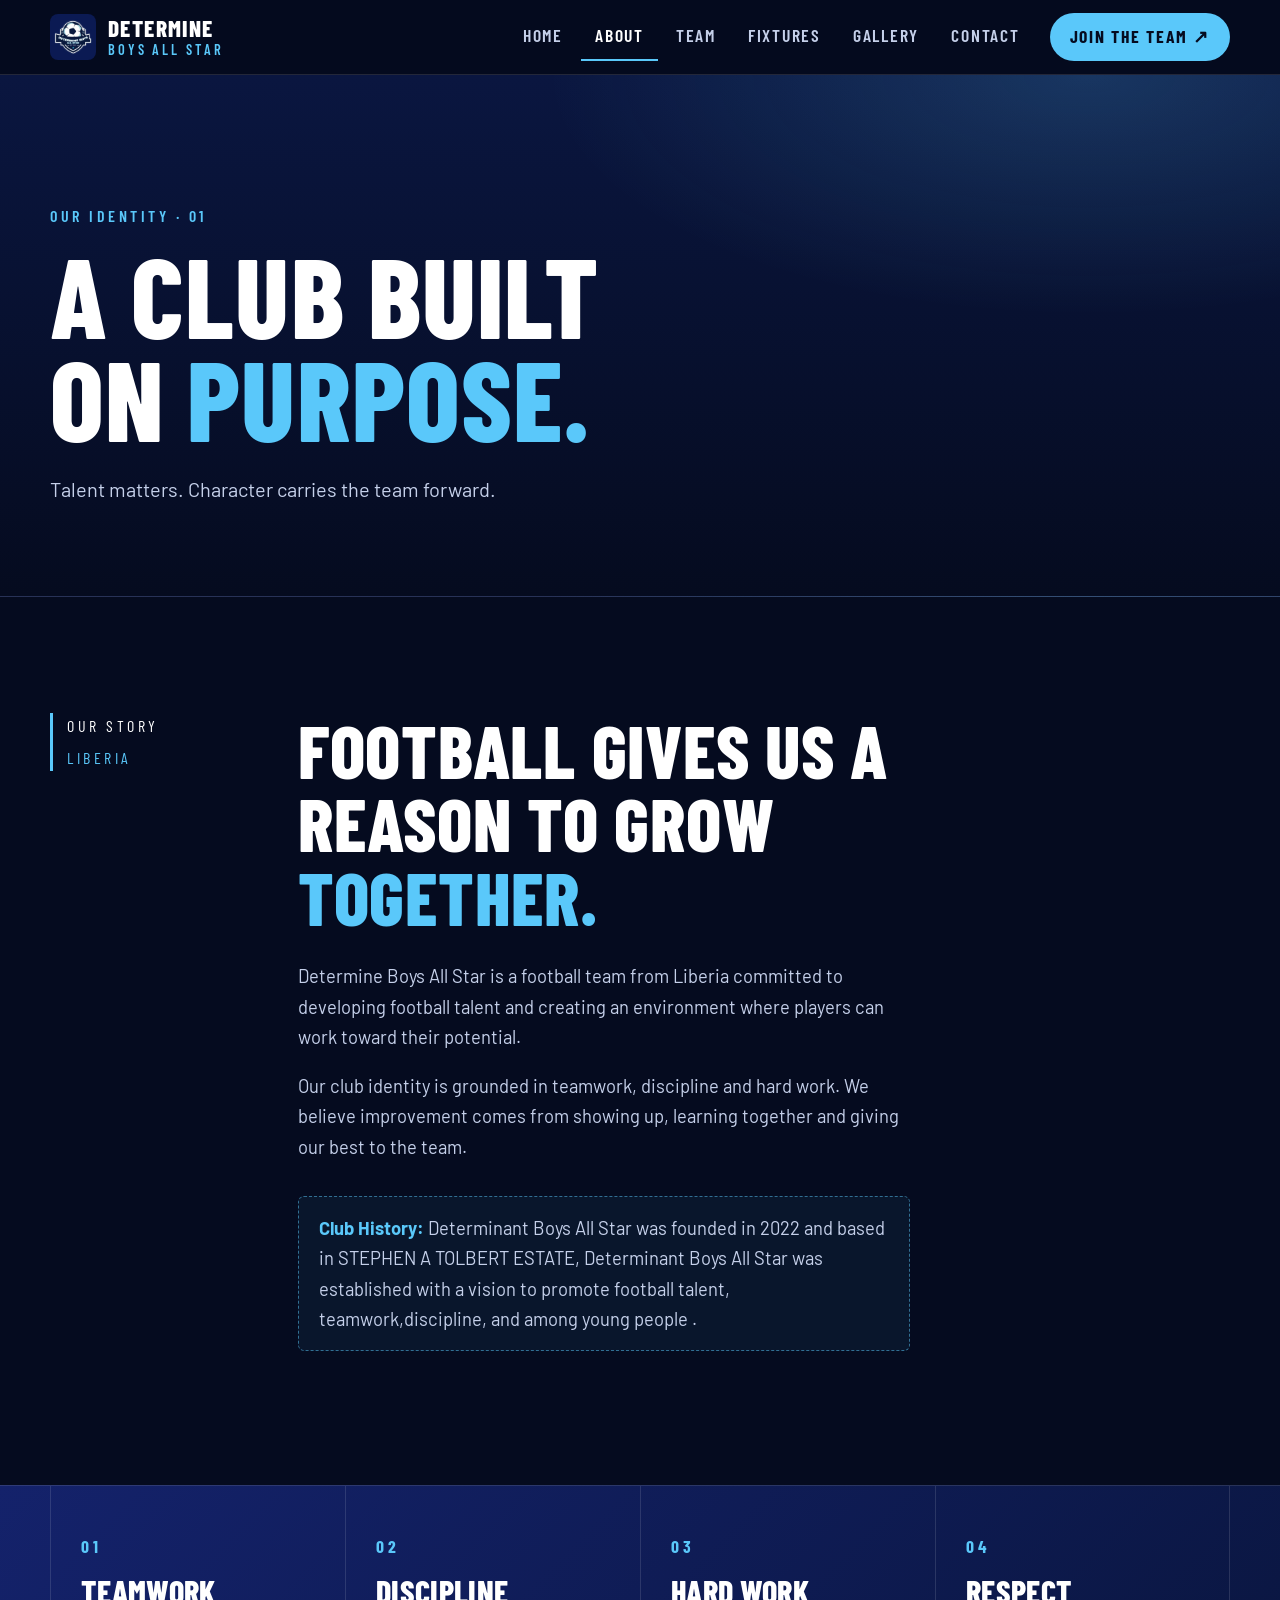
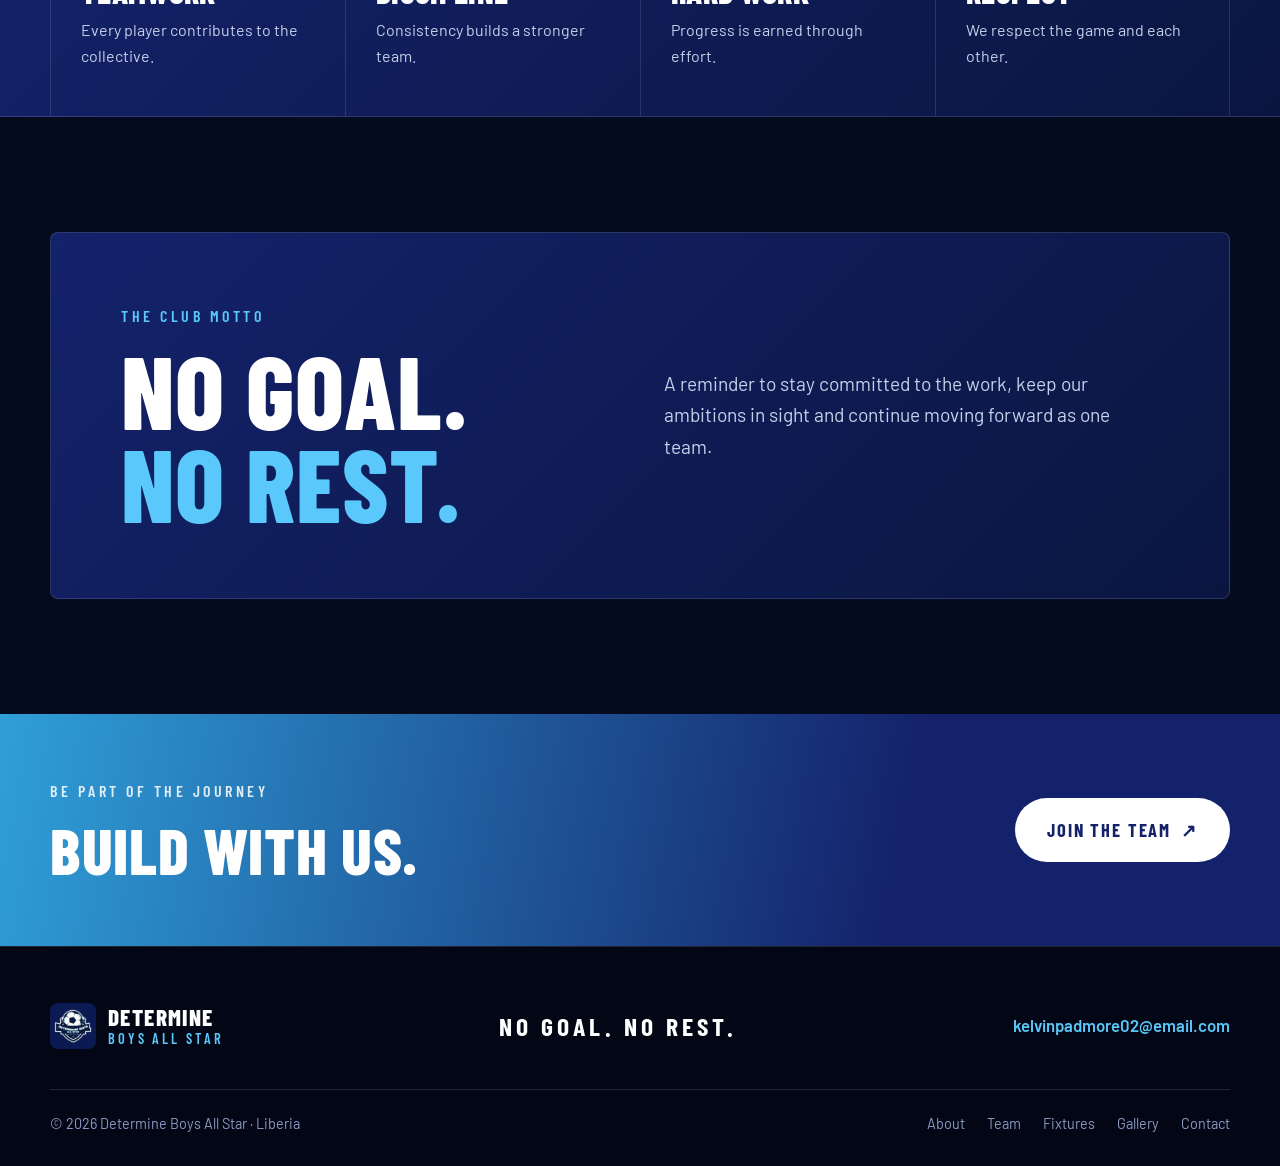
==== commit e3c8eba9: "update html file" ====
--- a/about.html
+++ b/about.html
@@ -55,4 +55,8 @@
                                                             </a></div></section></main><footer class="site-footer"><div class="container footer-top">
                                                                 <a class="brand" href="index.html"><img src="assets/logo.png" alt="" width="46" height="46">
                                                                     <span><strong>DETERMINE</strong><small>BOYS ALL STAR</small></span></a>
-                                                                    <p>NO GOAL. NO REST.</p><a class="footer-email" href="mailto:determinaneboysallstar@gmail.com">determinaneboysallstar@gmail.com</a></div><div class="container footer-bottom"><span>© <span data-year>2026</span> Determine Boys All Star · Liberia</span><nav aria-label="Footer navigation"><a href="about.html">About</a><a href="team.html">Team</a><a href="fixtures.html">Fixtures</a><a href="gallery.html">Gallery</a><a href="contact.html">Contact</a></nav></div></footer></body></html>
+                                                                    <p>NO GOAL. NO REST.</p><a class="footer-email" href="mailto:kelvinpadmore02@email.com">kelvinpadmore02@email.com</a></div><div class="container footer-bottom">
+                                                                        <span>© <span data-year>2026</span> Determine Boys All Star · Liberia</span><nav aria-label="Footer navigation"><a href="about.html">About</a>
+                                                                            <a href="team.html">Team</a><a href="fixtures.html">Fixtures</a><a href="gallery.html">Gallery</a>
+                                                                            <a href="contact.html">Contact</a></nav></div>
+                                                                        </footer></body></html>
